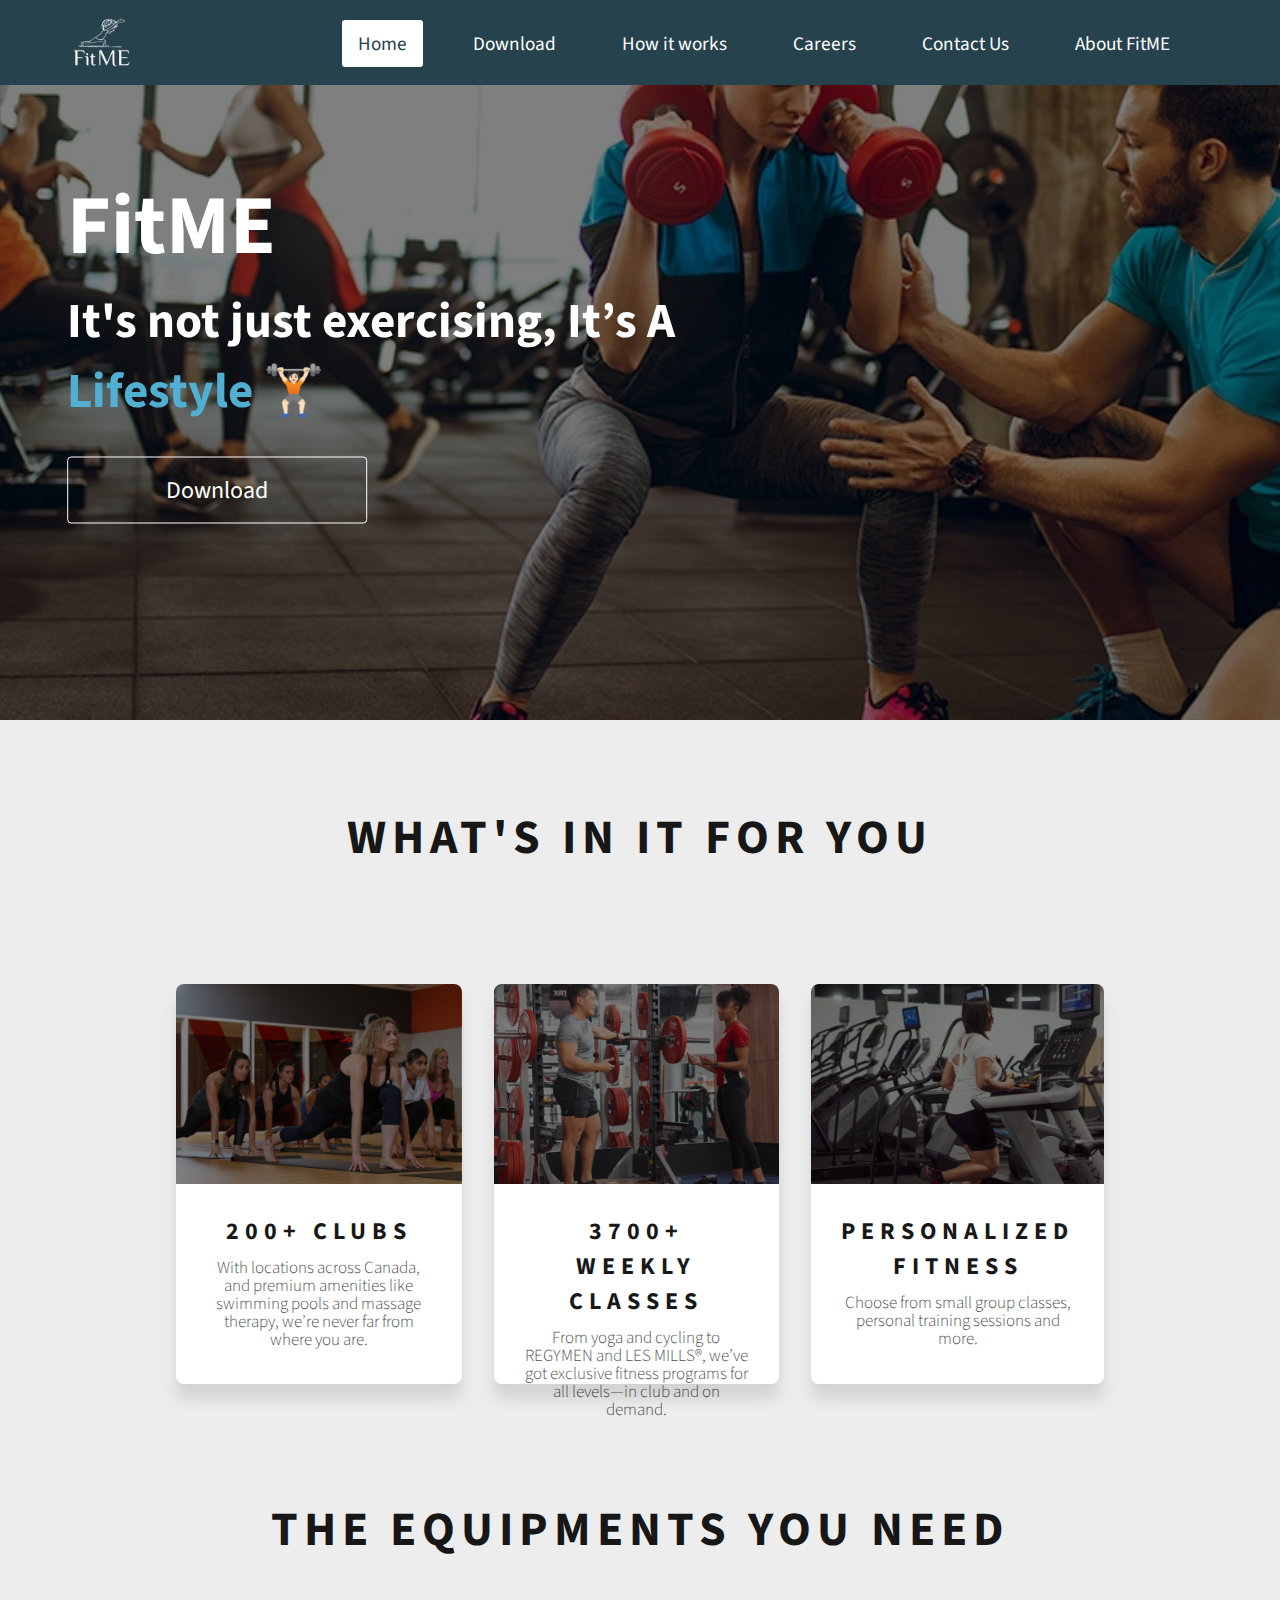
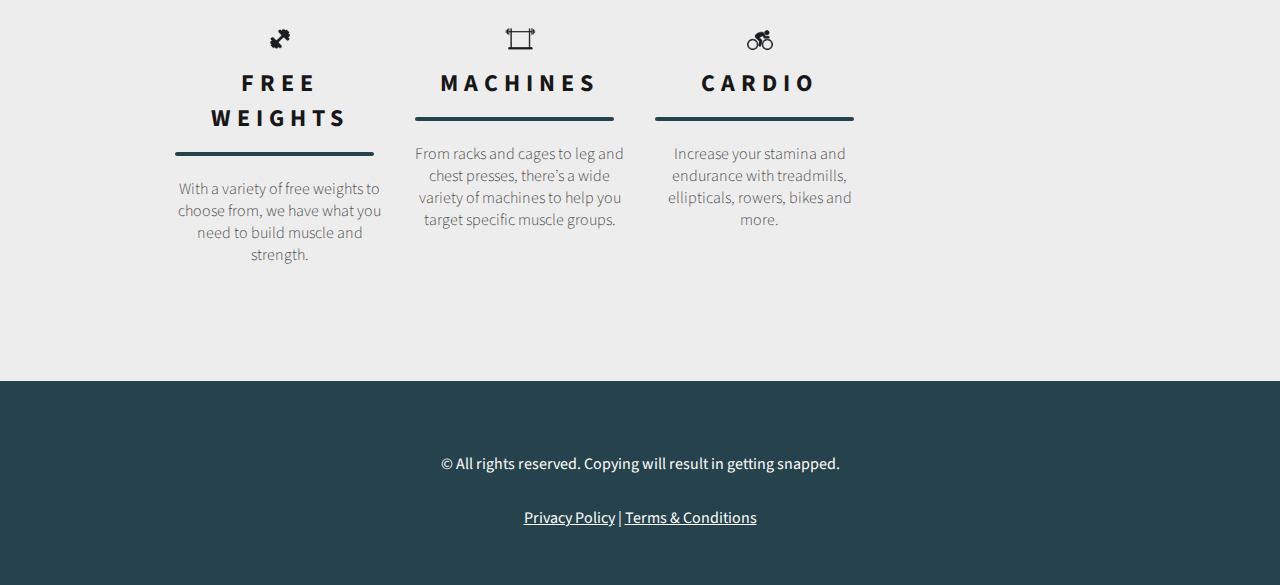
==== index.html @ edbc35cf "background image added" ====
<!DOCTYPE html>
<html lang="en">

<head>
    <meta charset="UTF-8">
    <meta content="width=device-width, initial-scale=1.0" name="viewport">
    <title>Careers - FitME</title>
    <link href="styles/styles.css" rel="stylesheet" type="text/css">

</head>

<body>
<header>
    <div class="navbar top-fixed">
        <img class="logo" src="../images/logo_FitME.png" alt="FitME">
        <nav>
            <input type="checkbox"/>
            <div class="menu-wrapper">
                <ul class="responsive-text" id="menu">
                    <div class="menulist-container">
                        <li><a class="active" href="../">Home</a></li>
                        <li><a href="https://apps.apple.com/us/app/app-store-connect/id1234793120" target="_blank">Download</a></li>
                        <li><a href="../how_it_works/">How it works</a></li>
                        <li><a href="../careers/">Careers</a></li>
                        <li><a href="../contact_us/">Contact Us</a></li>
                        <li><a href="../about_us/">About FitME</a></li>
                    </div>
                </ul>
                <svg class="caret" fill="currentColor" height="35" id="icon" viewBox="0 0 16 16" width="35"
                     xmlns="http://www.w3.org/2000/svg">
                    <path
                            d="M2.5 12a.5.5 0 0 1 .5-.5h10a.5.5 0 0 1 0 1H3a.5.5 0 0 1-.5-.5zm0-4a.5.5 0 0 1 .5-.5h10a.5.5 0 0 1 0 1H3a.5.5 0 0 1-.5-.5zm0-4a.5.5 0 0 1 .5-.5h10a.5.5 0 0 1 0 1H3a.5.5 0 0 1-.5-.5z"
                            fill-rule="evenodd"/>
                </svg>
            </div>
        </nav>
    </div>
</header>

<!--    ------------------ Main Content - Start ------------------      -->
<div class="banner-img image1">
    <div class="banner-text">
        <h1>FitME</h1>
        <h3>It's not just exercising, It’s A <br> <span class="primaryColor">Lifestyle 🏋🏻</span></h3>
        <a href="https://apps.apple.com/us/app/app-store-connect/id1234793120" target="_blank" class="button btn-secondary lg">Download</a>
    </div>
</div>
<div class="container">

        <main class="content">
            <section class="about2">
                <h2>What's in it for you</h2>
            </section>

            <div class="row">
                <div class="flex-third card center">
                    <a href="" class="anchor">
                        <div class="card-bg-1">
                            <div class="card-img-text center">
                            </div>
                        </div>
                        <div class="card-content">
                            <h2>200+ Clubs</h2>
                            <div class="spacing"></div>
                            <p>With locations across Canada, and premium amenities like swimming pools and massage
                                therapy, we’re never far from where
                                you are.</p>
                        </div>
                    </a>
                </div>
                <div class="flex-third card center">
                    <a href="../product/jessin%20html%20and%20css/bike.html#card2" class="anchor">
                        <div class="card-bg-2">
                            <div class="card-img-text center">
                                <!--                                                            <h1>Ultraviolette F77</h1>-->
                            </div>
                        </div>
                        <div class="card-content">
                            <h2>3700+ weekly classes</h2>
                            <div class="spacing"></div>
                            <p>From yoga and cycling to REGYMEN and LES MILLS®, we’ve got exclusive fitness programs for
                                all levels—in club and on
                                demand.</p>
                        </div>
                    </a>
                </div>
                <div class="flex-third card center">
                    <a href="../product/jessin%20html%20and%20css/truck.html#card3" class="anchor">
                        <div class="card-bg-3">
                            <div class="card-img-text center">
                                <!--                            <h1>Text 1</h1>-->
                            </div>
                        </div>
                        <div class="card-content">
                            <h2>Personalized fitness</h2>
                            <div class="spacing"></div>
                            <p>Choose from small group classes, personal training sessions and more.</p>
                        </div>
                    </a>
                </div>
            </div>

            <section class="about2">
                <h2>The equipments you need</h2>
                <br /><br />
            </section>

            <div class="row-padding padding-16">
                <div class="quarter">
                    <center><img src="images/weights-icon.png" alt="Steak" style="width:15%"></center>
                    <div class="spacing"></div>
                    <h2>Free Weights</h2>
                    <hr class="hr1">
                    <br />
                    <p>With a variety of free weights to choose from, we have what you need to build muscle and
                        strength.</p>
                </div>
                <div class="quarter">
                    <center><img src="images/machines-icon.png" alt="Steak" style="width:15%"></center>
                    <div class="spacing"></div>
                    <h2>Machines</h2>
                    <hr class="hr1">
                    <br />
                    <p>From racks and cages to leg and chest presses, there’s a wide variety of machines to help you
                        target specific muscle
                        groups.</p>
                </div>
                <div class="quarter">
                    <center><img src="images/cardio-icon.png" alt="Steak" style="width:15%"></center>
                    <div class="spacing"></div>
                    <h2>Cardio</h2>
                    <hr class="hr1">
                    <br />
                    <p>Increase your stamina and endurance with treadmills, ellipticals, rowers, bikes and more.</p>
                </div>
            </div>
        </main>
    </div>
    <!--    ------------------ Main Content - End ------------------      -->

    <footer class="footer">
        <div class="center">
            <div class="box top-box">
                &copy All rights reserved. Copying will result in getting snapped.
            </div>
            <div class="box">
                <a href="./privacy_policy/index.html">Privacy Policy</a> | <a
                    href="./terms_and_service/index.html">Terms & Conditions</a>
            </div>
        </div>
    </footer>



</body>

</html>
---- styles/styles.css ----
@import url('https://fonts.googleapis.com/css2?family=Source+Sans+Pro&display=swap');

:root {
    --primaryColor: #26424C;
    --primaryLightColor: #51afd1;
    --off-white: #eaeaea;
    --dark-white: #373737;
    --white: #fff;
    --black: rgb(0, 0, 0);
    --hr-blue: #05386b
}

* {
    margin: 0;
    padding: 0;
    box-sizing: border-box;
}

html,
body {
    width: 100%;
    height: 100%;
    font-size: 16px;
    font-family: 'Source Sans Pro', sans-serif;
}

.center {
    text-align: center;
}

.left {
    text-align: left;
}

.right {
    text-align: right;
}

.primaryColor {
    color: var(--primaryLightColor);
}

.appThemeColor {
    color: var(--primaryColor);
}


.navbar {
    width: 100%;
    display: flex;
    align-items: center;
    padding-left: 5%;
    padding-right: 5%;
    background-color: var(--primaryColor);
    font-family: 'Source Sans Pro', sans-serif;
    z-index: 2;
}

.top-fixed {
    position: fixed;
    top: 0;
}

.logo {
    width: 75px;
    margin: 5px 0;
    cursor: pointer;
}

nav {
    flex: 1;
    text-align: right;
}

nav ul {
    padding-bottom: 1rem;
}

nav ul li {
    display: inline-block;
    list-style: none;
    margin-right: 30px;
}

nav ul li a {
    text-decoration: none;
    color: var(--white);
    font-size: 1.2rem;
    padding: 0.6rem 1rem;
    border-radius: 3px;
}

nav ul li a:hover {
    background-color: var(--off-white);
    color: var(--primaryColor);
}

nav ul li a.active {
    color: var(--primaryColor);
    background-color: var(--white);
}

.caret {
    display: none;
}

.menulist-container {
    margin-top: 2vh;
}

nav input {
    display: none;
}


.container {
    top: 80px;
}


.content {
    max-width: 80%;
    margin: 3rem auto;
    padding: 1rem;

}

.banner-img {
    top: inherit;
    width: 100%;
    height: 80vh;
    background-position: center;
    background-repeat: no-repeat;
    background-size: cover;
    position: relative;
}
.banner-img.image1 {
    background-image: linear-gradient(rgba(0, 0, 0, 0.5), rgba(0, 0, 0, 0.5)), url("../images/banner.jpeg");
}

.banner-img.image2 {
    background-image: linear-gradient(rgba(0, 0, 0, 0.5), rgba(0, 0, 0, 0.5)), url("../images/Banner2.jpeg");
}

.banner-img.image3 {
    background-image: linear-gradient(rgba(0, 0, 0, 0.5), rgba(0, 0, 0, 0.5)), url("../images/Banner2.jpeg");
}


.banner-text {
    font-family: 'Source Sans Pro', sans-serif;
    font-size: 2.618rem;
    position: absolute;
    top: 50%;
    left: 10%;
    transform: translate(-10%, -50%);
    color: white;
}

.banner-text .primaryColor {
    color: var(--primaryLightColor);
}

.responsive-text {
    line-height: 32px;
    font-size: 1.35rem;
    word-break: break-word;
}

.row {
    display: flex;
    justify-content: space-between;
    align-content: center;
    margin: 5rem 0;
}

.column {
    flex: 50%;
    padding: 0 1.5rem;

}

.flex-main {
    flex: 60%;
}

.flex-sub {
    flex: 40%;
}

.flex-third {
    flex: 33%;
}

.column-left {
    padding: 0 0.75rem;
    margin: auto;
}

.column-right {
    padding: 0 0.75rem;
    margin: auto;
}

.img-content-side {
    max-width: 100%;
    min-height: 330px;
    height: auto;
    margin: 2rem auto auto;
}

.p-title {
    margin-bottom: 1rem;
    font-size: 2.618rem;
    color: var(--black);
}

.hr1 {
    margin-top: 1rem;
    height: 1px;
    background: var(--primaryColor);
    border: 2px solid var(--primaryColor);
    border-radius: 2px;
    width: 95%;
}

.hr2-right {
    height: 1px;
    background: lightgray;
    border: 1px solid lightgray;
    border-radius: 1px;
    width: 50%;
    transform: translate(100%);
}

.hr2-left {
    height: 1px;
    background: lightgray;
    border: 1px solid lightgray;
    border-radius: 1px;
    width: 50%;
}

.hr3 {
    width: 50%;
    transform: translate(50%);
    background: lightgray;
    border: 1px solid lightgray;
    border-radius: 1px;

}

.big-letter {
    font-size: 5rem;
    line-height: 4rem;
    float: left;
    padding-right: 0.5rem;
    color: var(--primaryColor);
    font-weight: bold;
}

.sub-title {
    margin-top: 1rem;
    margin-bottom: 0.5rem;
}

.row-padding:after,
.row-padding:before {
    content: "";
    display: table;
    clear: both
}

.padding-16 {
    padding-top: 16px !important;
    padding-bottom: 16px !important
}

.quarter {
    float: left;
    width: 100%
}

.quarter {
    padding: 0 15px
}

.divider {
    height: 1px;
    background-color: var(--black);
    margin-top: 8px;
    margin-bottom: 8px;
    width: 100%;
}

.card {
    box-shadow: 0 4px 8px 0 rgba(0, 0, 0, 0.2);
    transition: 0.3s;
    width: 100%;
    border-radius: 5px;
}

.button {
    background-color: var(--primaryColor);
    border: none;
    color: white;
    text-align: center;
    text-decoration: none;
    display: inline-block;
    font-size: 16px;
    margin: 4px 2px;
    cursor: pointer;
    border-radius: 4px;
    padding: 10px 20px;
}
.button.lg {
    padding: 15px 20px;
    min-width: 300px;
    font-size: 1.5rem;
}
.button.btn-secondary {
    background-color: transparent;
    color: #ffffff;
    border: 1px solid #ffffff;
    margin: 30px 0;
    transition: background-color 0.4s;
}

.button.btn-secondary:hover {
    background-color: #ffffff;
    color: var(--primaryColor);

}

.card {
    margin: 2rem 1rem;
    width: 100%;
    height: 400px;
    box-shadow: 0 15px 15px 0 lightgray;
    border-radius: 0.5rem;
    transition: 0.5s;

    min-height: 250px;
    max-width: 500px;
    /*border-top: 5px solid var(--eco);*/
    background-color: white;

}

.card:hover {
    /*background-color: var(--off-white);*/
    box-shadow: 0 3px 3px 0 lightgray;
}

/* CARDS  - prototype  */

.card-bg-1 {
    /*transform: translate(0,100%);*/
    position: relative;
    height: 50%;
    width: 100%;
    border-radius: 0.5rem 0.5rem 0 0;
    background-image: linear-gradient(rgba(0, 0, 0, 0.5), rgba(0, 0, 0, 0.5)), url("/images/3700+-weekly-classes.jpeg");
    background-position: center;
    background-repeat: no-repeat;
    background-size: cover;
}

.card-bg-2 {
    /*transform: translate(0,100%);*/
    position: relative;
    height: 50%;
    width: 100%;
    border-radius: 0.5rem 0.5rem 0 0;
    background-image: linear-gradient(rgba(0, 0, 0, 0.5), rgba(0, 0, 0, 0.5)), url("/images/personalized-fitness.jpeg");
    background-position: center;
    background-repeat: no-repeat;
    background-size: cover;
}

.card-bg-3 {
    /*transform: translate(0,100%);*/
    position: relative;
    height: 50%;
    width: 100%;
    border-radius: 0.5rem 0.5rem 0 0;
    background-image: linear-gradient(rgba(0, 0, 0, 0.5), rgba(0, 0, 0, 0.5)), url("/images/equipment-image-two.jpeg");
    background-position: center;
    background-repeat: no-repeat;
    background-size: cover;
}

.anchor {
    color: inherit;
    text-decoration: inherit;
}

/* CARDS  - prototype  */

.card-content {
    padding: 30px;
    font-size: 1rem;
}

.card-img-text {
    font-size: 1rem;
    color: white;
    padding: 20px;
    transform: translate(0, 100%);
}

.grey-bg {
    background-color: var(--off-white);
}

.top-picks-h1 {
    font-size: 2.618rem;
    padding-top: 5rem;
    font-weight: bolder;
}

.spacing {
    height: 10px;
}

.card p {
    font-size: 17px;
    line-height: 18px;
}

.card:hover {
    box-shadow: 0 8px 16px 0 rgba(0, 0, 0, 0.2);
}

.card-container {
    padding: 10px 20px;
}


.footer {
    padding: 40px;
    margin: 0;
    position: relative;
    background-color: var(--primaryColor);
    color: white;
    bottom: 0;
    font-family: 'Source Sans Pro', sans-serif;
}

.footer-img {
    width: 8%;
}

.bodyText {
    font-family: 'Helvetica Neue', Helvetica, Arial, sans-serif;
    padding: 1em;

    display: block;
    margin: 8px;
    margin-top: 8%;
}

.bodyText p {
    margin-top: 10px;
    margin-bottom: 10px;
}

.bodyText ul {
    margin-left: 20px;
}

@media (min-width: 601px) {
    .quarter {
        width: 24.99999%
    }
}

@media (max-width: 992px) {

    .row-padding,
    .row-padding>.half,
    .row-padding>.third,
    .row-padding>.twothird,
    .row-padding>.threequarter,
    .row-padding>.quarter,
    .row-padding>.col {
        padding: 8px
    }
}

@media only screen and (max-width: 1024px) {

    .navbar {
        position: relative;
        ;
        background-color: var(--primaryColor);
    }

    nav ul {
        width: 100%;
        position: absolute;
        top: 80px;
        right: 0;
        z-index: 2;
        background-color: var(--primaryColor);
        text-align: center;
        padding-bottom: 0;
    }

    nav input {
        display: inline-block;
        width: 40px;
        height: 32px;
        transform: translate(-140%, 0%);
        position: fixed;
        opacity: 0;
        z-index: 2;
    }

    nav input+div.menu-wrapper>ul#menu {
        opacity: 0;
        max-height: 0;
        min-height: 0;
    }

    nav input:checked+div.menu-wrapper>ul#menu {
        opacity: 1;
        min-height: 50vh;
        max-height: 50vh;
        transition: 0.5s;
    }

    nav input:checked+div.menu-wrapper>svg#icon {
        transform: rotate(90deg);
        fill: var(--white);
        transition: 0.5s;
    }

    #menu {
        overflow: hidden;
        transition: 0.7s;
    }

    .menulist-container {
        margin-top: 30px;
    }

    nav ul li {
        display: block;
        padding-bottom: 20px;
    }

    nav ul li a {
        padding: 0.7rem 2rem;
        font-weight: lighter;
    }

    nav ul li a.active {
        background-color: white;
        color: var(--primaryColor);
    }

    nav ul li a:hover {
        background-color: var(--off-white);
        color: var(--primaryColor);
    }

    .caret {
        width: 2.5rem;
        transform: rotate(180deg);
        display: inline-block;
        color: var(--white);
        margin-right: 1rem;
        transition: transform .5s;
    }

    .click {
        transform: rotate(90deg);
        fill: var(--primaryColor);
        transition: 0.5s;
    }

    .container {
        top: 0;
    }

    .banner-img {
        height: 50vh;
    }

    .banner-text {
        font-size: 1.200rem;
    }

    main {
        top: 0;
    }

    .responsive-text {
        line-height: 30px;
        font-size: 1rem;
        word-break: break-word;
    }

    .content {

        max-width: 95%;
        padding: 0.2rem;
        margin: 1rem auto 1.5rem;

    }

    .row {
        margin: 2rem 0;
        flex-wrap: wrap;
        justify-content: center;

    }

    .column {
        flex: 100%;
        padding: 0.1rem;
    }

    .flex-main {
        flex: 60%;
    }

    .flex-sub {
        flex: 40%;
    }

    .flex-third {
        flex: 100%;
    }
}

@media only screen and (max-width: 768px) {
    .content {

        max-width: 95%;
        padding: 0.2rem;
        margin: 0.5rem auto 1rem;

    }

    .responsive-text {
        font-size: 1rem;
        line-height: 28px;
    }

    .p-title {
        margin-bottom: 0.5rem;
        font-size: 1.618rem;
    }

    .flex-main {
        flex: 100%;
    }

    .flex-sub {
        flex: 100%;
    }

    .round-img {
        max-width: 45%;
    }

    .img-content-side {
        margin: 1rem auto auto;

    }

    .top-picks-h1 {
        font-size: 1.618rem;
        padding-top: 3rem;
        font-weight: lighter;
    }

    .footer-img {
        width: 15%;
    }
}


#contact_us section {
    display: grid;
    grid-template-columns: 1fr 1fr;
    min-height: 90vh;
    width: 85vw;
    margin: 0 auto;
}

.maparea {
    background: #fff;
    display: flex;
    justify-content: center;
    flex-direction: column;
    align-items: center;
}

.map {
    margin-left: 2%;
    margin-right: 2%;
    margin-top: 1%;
    margin-bottom: 1%;
    width: 98%;
    height: 100%;
}

.container h2 {
    text-transform: uppercase;
    font-size: 36px;
    letter-spacing: 6px;
    opacity: 0.9;
    text-align: center;
}

#contact_us .container p {
    padding-top: 1.5rem;
    font-size: 16px;
    letter-spacing: 6px;
    opacity: 0.9;
    text-align: center;
}

.container label {
    padding-top: 10px;
}


.links {
    margin: 15px 0;
}

.links li {
    border: 0.5px solid #777;
    list-style: none;
    border-radius: 5px;
    padding: 10px 15px;
    width: 160px;
    text-align: center;
}

.links li a {
    text-transform: uppercase;
    color: #777;
    text-decoration: none;
}

.links li:hover {
    border-color: black;
}

.links li:hover a {
    color: black;
}

.vertical-line {
    height: 30px;
    width: 0.5px;
    background: #777;
    margin: 0 auto;
}

.icons {
    display: flex;
    padding: 15px 0;
}

.icons li {
    display: block;
    padding: 5px;
    margin: 5px;
}

.icons li i {
    font-size: 26px;
    opacity: 0.8;
}

.icons li i:hover {
    color: gray;
}


input[type=text],
select,
textarea {
    padding: 0.5rem;
    width: 100%;
    border: 1px solid #ccc;
    border-radius: 4px;
    box-sizing: border-box;
    margin-top: 10px;
    margin-bottom: 6px;
    resize: vertical
}

input[type=email],
select,
textarea {
    width: 100%;
    padding: 6px;
    border: 1px solid #ccc;
    border-radius: 4px;
    box-sizing: border-box;
    margin-top: 10px;
    margin-bottom: 6px;
    resize: vertical
}

input[type=submit] {
    background-color: #26424C;
    color: white;
    padding: 12px 20px;
    border: none;
    border-radius: 4px;
    cursor: pointer;
}

.submit {
    text-transform: uppercase;
    color: #777;
    text-decoration: none;
}

input[type=submit]:hover {
    color: #26424C;
    background-color: white;
}

.container {
    background-color: #EDEDED;
    padding: 20px;

}


address {
    font-style: normal;
    font-size: 70%;
    font-family: ui-rounded;
    text-align: left;
    opacity: 0.7;
}

label {
    opacity: 0.7;
}

main {
    margin-top: 100px;
    margin-bottom: 30px;
}


.box {
    margin: 0.5rem 0.5rem 0;
    padding: 0.5rem 0.5rem 1rem;
}

.box a {
    color: var(--white);
}

.top-box {
    padding-top: 1.5rem;
}

#about_us section {
    display: grid;
    grid-template-columns: 1fr 1fr;
    min-height: 90vh;
    width: 85vw;
    margin: 0 auto;
}

.image {
    background: #fff;
    display: flex;
    justify-content: center;
    flex-direction: column;
    align-items: center;
}

.image h2 {

    text-transform: uppercase;
    font-size: 36px;
    letter-spacing: 6px;
    opacity: 0.9;

}

.image p {
    padding-bottom: 15px;
    font-weight: 300;
    opacity: 0.7;
    width: 60%;
    text-align: center;
    margin: 0 auto;
    line-height: 1.7;
}

img {
    max-width: 100%;
    max-height: 100%;
    display: block;
}

.content {
    display: flex;
    justify-content: center;
    flex-direction: column;
    align-items: center;
    background-color: #EDEDED;
}

.content h2 {
    text-transform: uppercase;
    font-size: 1.5rem;
    letter-spacing: 6px;
    opacity: 0.9;
    text-align: center;
}

.content span {
    margin: 30px 0;
}

.content p {
    padding-bottom: 15px;
    font-weight: 300;
    opacity: 0.7;
    width: 100%;
    text-align: center;
    margin: 0 auto;
    /*line-height: 1.7;*/
}

.links {
    margin: 15px 0;
}

.links li {
    border: 0.5px solid #777;
    list-style: none;
    border-radius: 5px;
    padding: 10px 15px;
    width: 160px;
    text-align: center;
}

.links li a {
    text-transform: uppercase;
    color: #777;
    text-decoration: none;
}

.links li:hover {
    border-color: black;
}

.links li:hover a {
    color: black;
}

.vertical-line {
    height: 30px;
    width: 0.5px;
    background: #777;
    margin: 0 auto;
}

.icons {
    display: flex;
    padding: 15px 0;
}

.icons li {
    display: block;
    padding: 5px;
    margin: 5px;
}

.icons li i {
    font-size: 26px;
    opacity: 0.8;
}

.icons li i:hover {
    color: gray;
}

.quarter>.card {
    min-height: 350px;
}


.about {
    padding: 60px 0;
    text-align: left;
}

.about2 {
    text-align: left;
}

.about2 h2 {
    font-size: 3rem;
}

.about div {
    max-width: 1000px;
    margin: auto;
}

.about h2 {
    font-size: 3rem;
    padding: 30px 0;
}

.about p {
    /*padding: 20px;*/
}

.w-100 {
    width: 100%;
}

.grid {
    display: grid;
    gap: 10px;
}


.column-2 {
    grid-template-columns: 1fr 1fr;
}


.column-3 {
    grid-template-columns: 1fr 1fr 1fr;
}

.work-list {
    max-width: 1000px;
    margin: auto;
  }
  .work-list > div {
    margin-bottom: 60px;
  }

  .work-list .work-list-content {
      display: flex;
      flex-direction: column;
      justify-content: center;
      font-size: 1.3rem;
  }

.work-list .work-list-content li {
    list-style-image: url("../images/circle-check-solid.svg");
    height: 45px;
}

.work-list h1 {
      font-size: 2rem;
      padding: 60px 0;
  }

  .work-list img {
    /*height: 200px;*/
    width: 100%;
    border-radius: 20px;
  }


@media only screen and (max-width: 906px) {

    nav input+div.menu-wrapper>ul#menu {
        opacity: 0;
        max-height: 0;
        min-height: 0;
    }

    nav input:checked+div.menu-wrapper>ul#menu {
        opacity: 1;
        min-height: 50vh;
        max-height: 50vh;
        transition: 0.5s;
    }

    nav input:checked+div.menu-wrapper>svg#icon {
        transform: rotate(90deg);
        fill: var(--eco);
        transition: 0.5s;
    }

    #menu {
        overflow: hidden;
        transition: 0.7s;
        box-shadow: 0 1px 2px 1px lightgray;
    }

    .menulist-container {
        margin-top: 30px;
    }

    nav ul li {
        display: block;
        padding-bottom: 20px;
    }

    nav ul li a {
        padding: 0.7rem 2rem;
        font-weight: bold;
    }

    nav ul li a.active {
        background-color: transparent;
        color: var(--eco);
    }

    nav ul li a:hover {
        background-color: var(--eco);
        color: white;
    }

    .caret {
        width: 2.5rem;
        transform: rotate(180deg);
        display: inline-block;
        margin-right: 1rem;
        transition: transform .5s;
    }

    .click {
        transform: rotate(90deg);
        fill: var(--eco);
        transition: 0.5s;
    }


    #contact_us section,
    #about_us section {
        grid-template-columns: 1fr;
        width: 100%;
    }

    .image {
        height: 100vh;
    }

    .content {
        /*height: 100vh;*/
    }

    .content h2 {
        font-size: 20px;
        margin-top: 50px;
    }

    .content span {
        margin: 20px 0;
    }

    .content p {
        font-size: 14px;
    }

    .links li a {
        font-size: 14px;
    }

    .links {
        margin: 5px 0;
    }

    .links li {
        padding: 6px 10px;
    }

    .icons li i {
        font-size: 15px;
    }


}


@media screen and (max-width: 600px) {
    .about p {
        margin-right: 20px;
        margin-left: 20px;
    }

    .work-list div {
        margin: 20px;
    }

    .testmonial-wrapper {
        margin: 20px;
    }

    .column-2 {
        grid-template-columns: 1fr;
    }

    .column-3 {
        grid-template-columns: 1fr;
    }

    .grid.border-bottom {
        border-bottom: 2px #212529 solid;
    }
}

@media only screen and (max-width: 600px) {
    section {
        grid-template-columns: 1fr;
        width: 100%;
    }

    .image {
        height: 100vh;
    }

    .content {
        /*height: 100vh;*/
    }

    .content h2 {
        font-size: 20px;
        margin-top: 50px;
    }

    .content span {
        margin: 20px 0;
    }

    .content p {
        font-size: 14px;
    }

    .links li a {
        font-size: 14px;
    }

    .links {
        margin: 5px 0;
    }

    .links li {
        padding: 6px 10px;
    }

    .icons li i {
        font-size: 15px;
    }
}


@media only screen and (max-width: 906px) {

    #menu {
        overflow: hidden;
        transition: 0.7s;
        box-shadow: 0 1px 2px 1px lightgray;
    }

    .menulist-container {
        margin-top: 30px;
    }

    nav ul li {
        display: block;
        padding-bottom: 20px;
    }

    nav ul li a {
        padding: 0.7rem 2rem;
        font-weight: bold;
    }

    nav ul li a.active {
        background-color: transparent;
        color: var(--eco);
    }

    nav ul li a:hover {
        background-color: var(--eco);
        color: white;
    }

    .caret {
        width: 2.5rem;
        transform: rotate(180deg);
        display: inline-block;
        margin-right: 1rem;
        transition: transform .5s;
    }

    .click {
        transform: rotate(90deg);
        fill: var(--eco);
        transition: 0.5s;
    }


    section {
        grid-template-columns: 1fr;
        width: 100%;
    }

    .maparea {
        height: 100%;
    }

    .links li a {
        font-size: 14px;
    }

    .links {
        margin: 5px 0;
    }

    .links li {
        padding: 6px 10px;
    }

    .icons li i {
        font-size: 15px;
    }


}

@media only screen and (max-width: 600px) {
    section {
        grid-template-columns: 1fr;
        width: 100%;
    }

    .maparea {
        height: 100%;
    }

    .links li a {
        font-size: 14px;
    }

    .links {
        margin: 5px 0;
    }

    .links li {
        padding: 6px 10px;
    }

    .icons li i {
        font-size: 15px;
    }
}
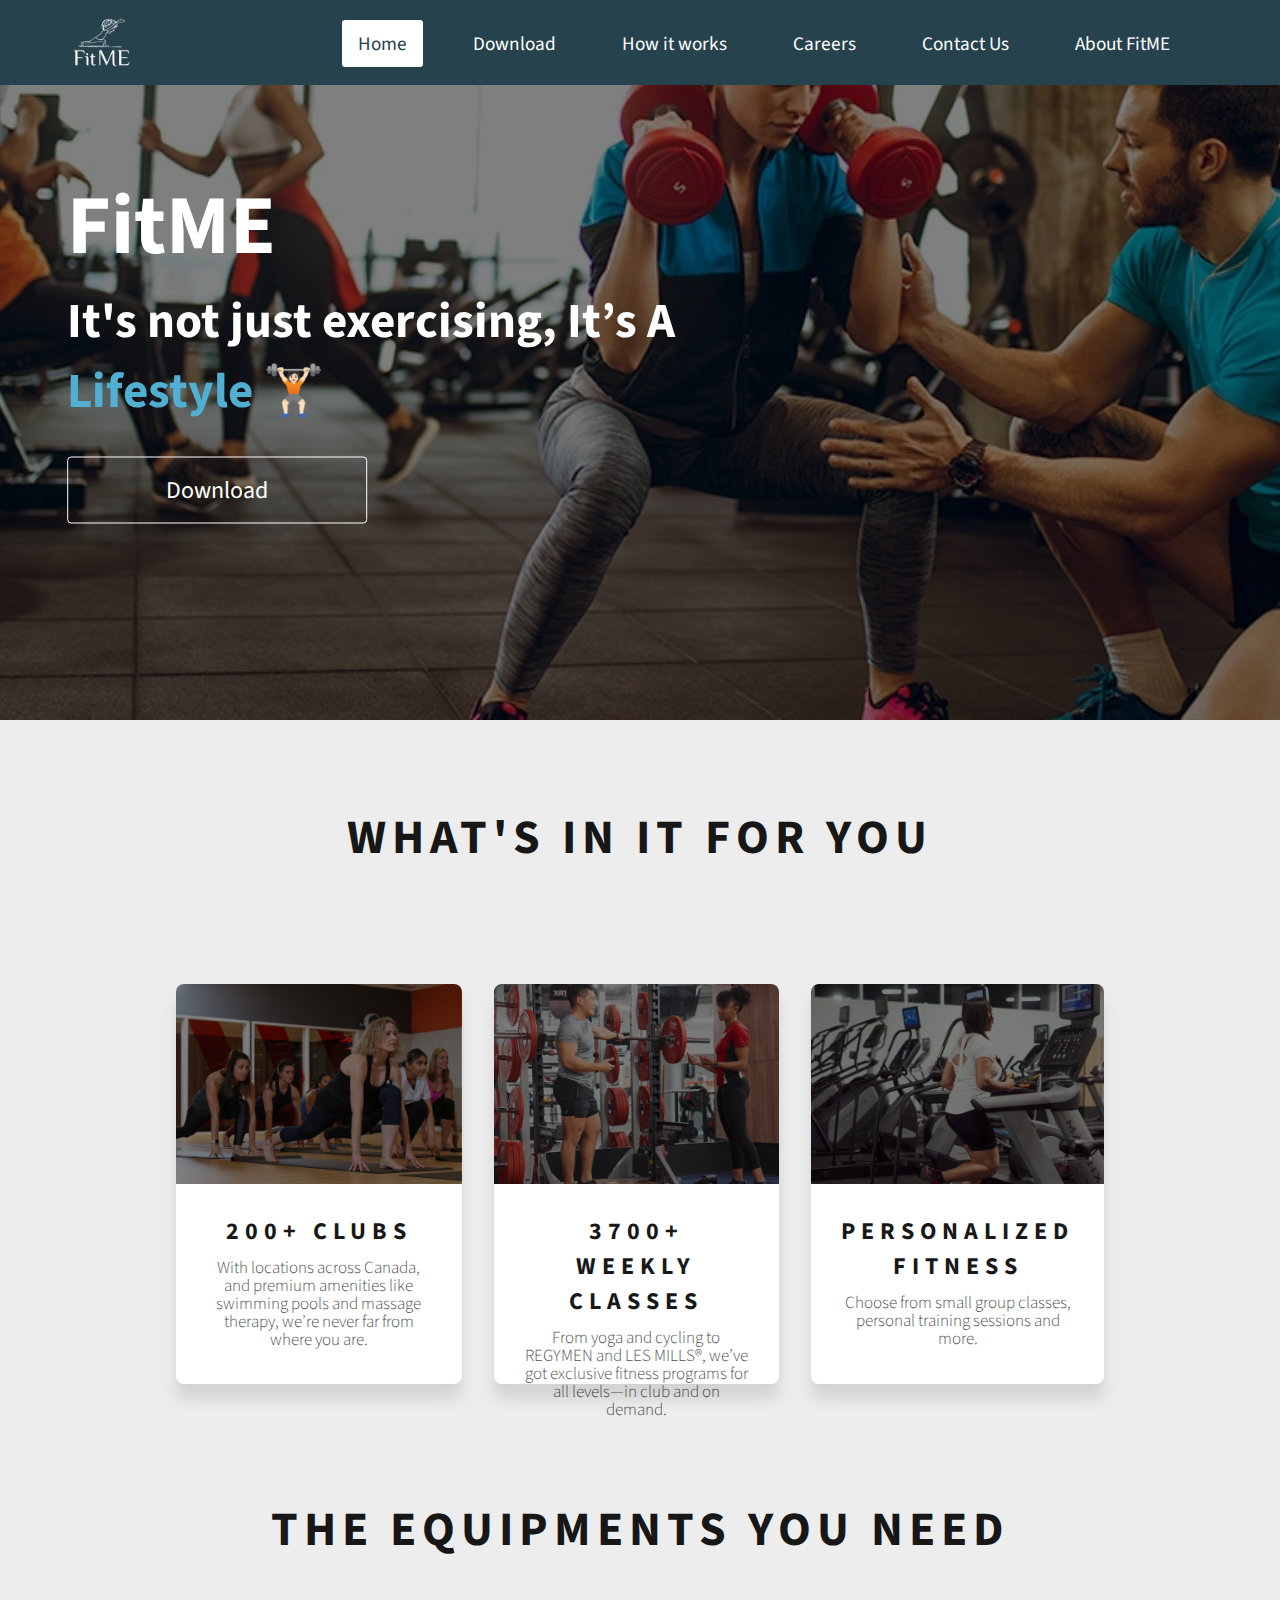
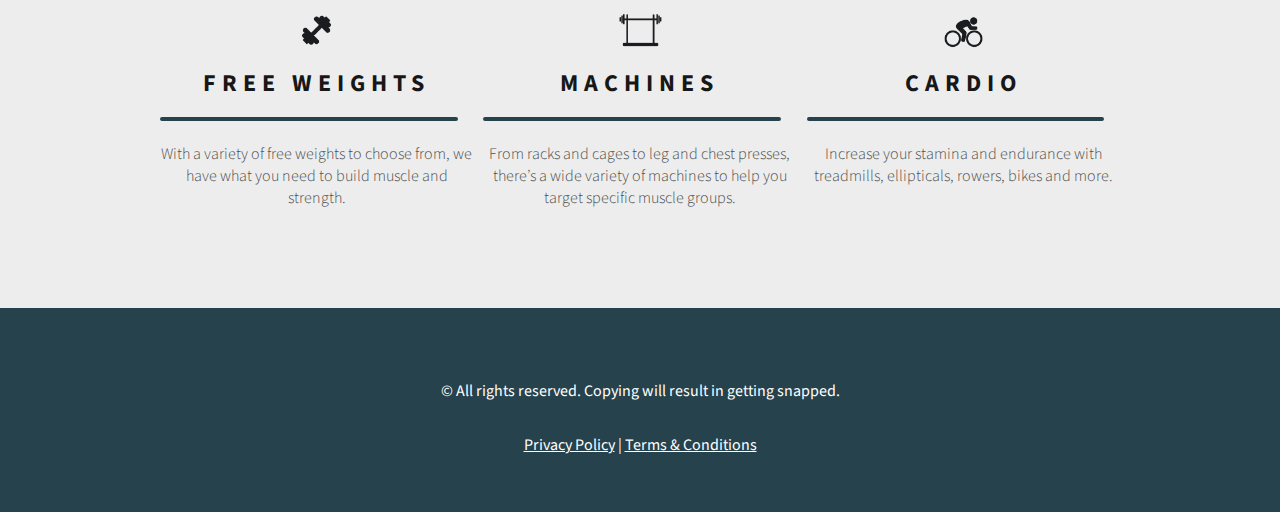
==== commit 3257984f: "mic input added" ====
--- a/index.html
+++ b/index.html
@@ -12,18 +12,18 @@
 <body>
 <header>
     <div class="navbar top-fixed">
-        <img class="logo" src="../images/logo_FitME.png" alt="FitME">
+        <img class="logo" src="images/logo_FitME.png" alt="FitME">
         <nav>
             <input type="checkbox"/>
             <div class="menu-wrapper">
                 <ul class="responsive-text" id="menu">
                     <div class="menulist-container">
-                        <li><a class="active" href="../">Home</a></li>
+                        <li><a class="active" href="index.html">Home</a></li>
                         <li><a href="https://apps.apple.com/us/app/app-store-connect/id1234793120" target="_blank">Download</a></li>
-                        <li><a href="../how_it_works/">How it works</a></li>
-                        <li><a href="../careers/">Careers</a></li>
-                        <li><a href="../contact_us/">Contact Us</a></li>
-                        <li><a href="../about_us/">About FitME</a></li>
+                        <li><a href="how_it_works/">How it works</a></li>
+                        <li><a href="careers/">Careers</a></li>
+                        <li><a href="contact_us/">Contact Us</a></li>
+                        <li><a href="about_us/">About FitME</a></li>
                     </div>
                 </ul>
                 <svg class="caret" fill="currentColor" height="35" id="icon" viewBox="0 0 16 16" width="35"
@@ -54,7 +54,7 @@
 
             <div class="row">
                 <div class="flex-third card center">
-                    <a href="" class="anchor">
+                    <a href="#" class="anchor">
                         <div class="card-bg-1">
                             <div class="card-img-text center">
                             </div>
@@ -69,7 +69,7 @@
                     </a>
                 </div>
                 <div class="flex-third card center">
-                    <a href="../product/jessin%20html%20and%20css/bike.html#card2" class="anchor">
+                    <a href="#" class="anchor">
                         <div class="card-bg-2">
                             <div class="card-img-text center">
                                 <!--                                                            <h1>Ultraviolette F77</h1>-->
@@ -85,7 +85,7 @@
                     </a>
                 </div>
                 <div class="flex-third card center">
-                    <a href="../product/jessin%20html%20and%20css/truck.html#card3" class="anchor">
+                    <a href="#" class="anchor">
                         <div class="card-bg-3">
                             <div class="card-img-text center">
                                 <!--                            <h1>Text 1</h1>-->
@@ -105,8 +105,8 @@
                 <br /><br />
             </section>
 
-            <div class="row-padding padding-16">
-                <div class="quarter">
+            <div class="grid column-3">
+                <div>
                     <center><img src="images/weights-icon.png" alt="Steak" style="width:15%"></center>
                     <div class="spacing"></div>
                     <h2>Free Weights</h2>
@@ -115,7 +115,7 @@
                     <p>With a variety of free weights to choose from, we have what you need to build muscle and
                         strength.</p>
                 </div>
-                <div class="quarter">
+                <div>
                     <center><img src="images/machines-icon.png" alt="Steak" style="width:15%"></center>
                     <div class="spacing"></div>
                     <h2>Machines</h2>
@@ -125,7 +125,7 @@
                         target specific muscle
                         groups.</p>
                 </div>
-                <div class="quarter">
+                <div>
                     <center><img src="images/cardio-icon.png" alt="Steak" style="width:15%"></center>
                     <div class="spacing"></div>
                     <h2>Cardio</h2>
--- a/styles/styles.css
+++ b/styles/styles.css
@@ -262,6 +262,26 @@
 .sub-title {
     margin-top: 1rem;
     margin-bottom: 0.5rem;
+}
+
+.mt-3 {
+    margin-top: 30px;
+}
+
+#contact_us_mobile {
+    text-align: center;
+}
+
+#contact_us_mobile .sub-title {
+    font-size: 1.5rem;
+    display: block;
+}
+
+#contact_us_mobile i {
+    padding: 20px 28px;
+    color: var(--primaryColor);
+    border-radius: 50%;
+    border: 2px solid var(--primaryColor);
 }
 
 .row-padding:after,
@@ -839,8 +859,6 @@
 
 address {
     font-style: normal;
-    font-size: 70%;
-    font-family: ui-rounded;
     text-align: left;
     opacity: 0.7;
 }
@@ -1075,6 +1093,22 @@
     border-radius: 20px;
   }
 
+.or {
+    display:flex;
+    justify-content:center;
+    align-items: center;
+    color:grey;
+}
+
+.or:after,
+.or:before {
+    content: "";
+    display: block;
+    background: grey;
+    width: 30%;
+    height:1px;
+    margin: 0 10px;
+}
 
 @media only screen and (max-width: 906px) {
 
@@ -1361,4 +1395,4 @@
     .icons li i {
         font-size: 15px;
     }
-}+}
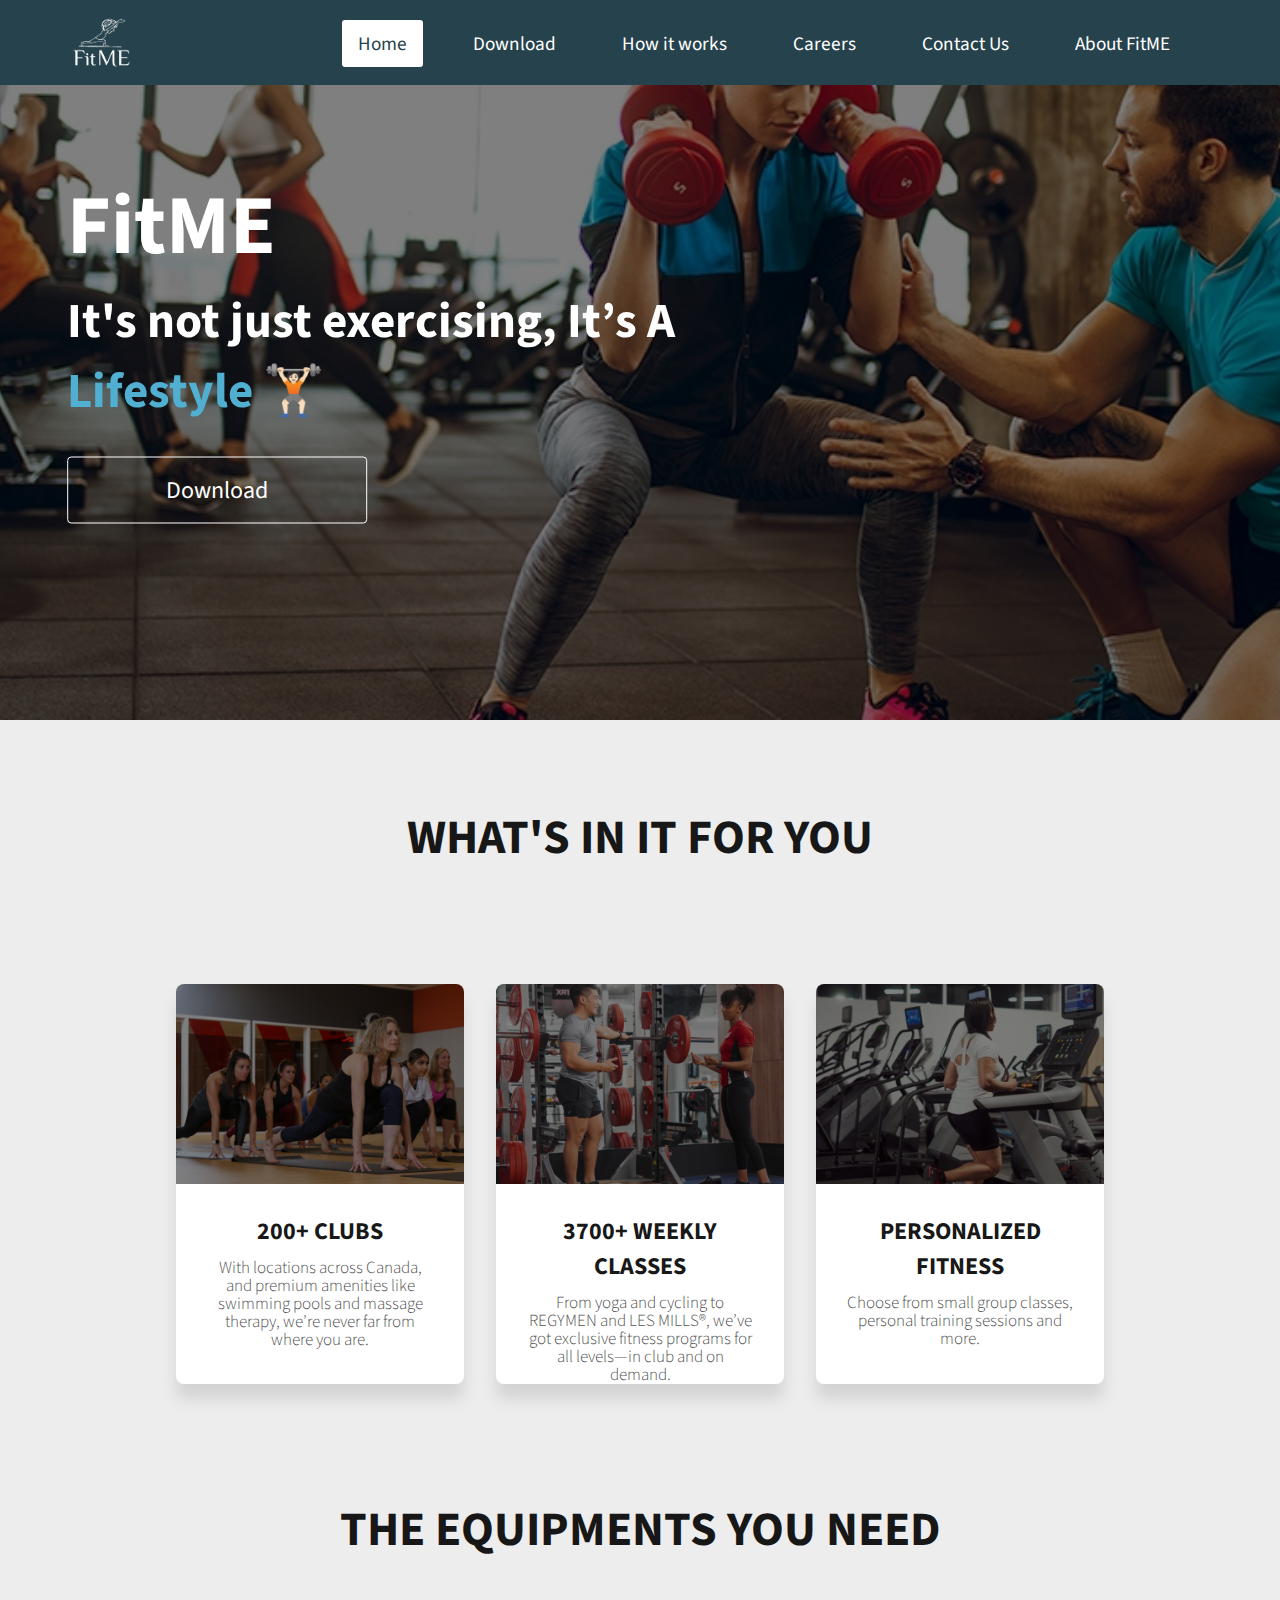
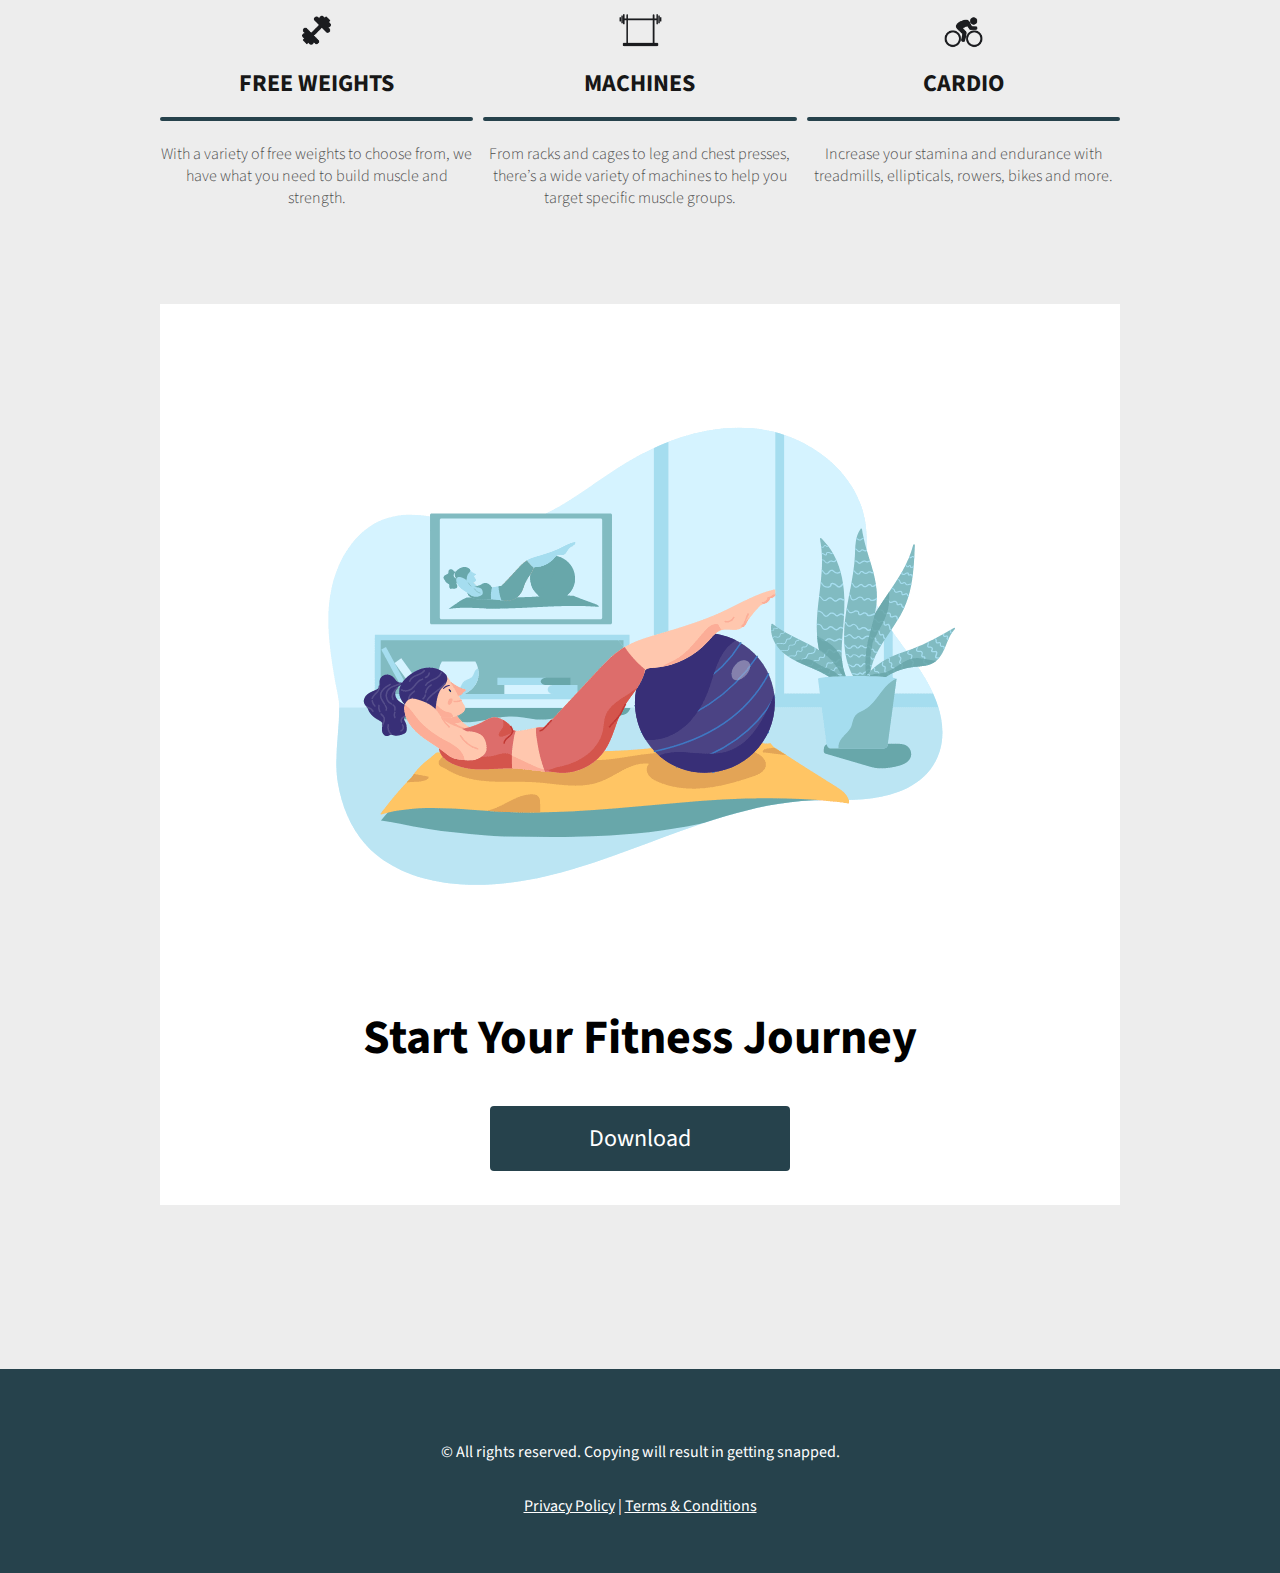
==== commit a15cbf23: "ui improvements" ====
--- a/index.html
+++ b/index.html
@@ -4,7 +4,7 @@
 <head>
     <meta charset="UTF-8">
     <meta content="width=device-width, initial-scale=1.0" name="viewport">
-    <title>Careers - FitME</title>
+    <title>FitME - Home</title>
     <link href="styles/styles.css" rel="stylesheet" type="text/css">
 
 </head>
@@ -53,50 +53,44 @@
             </section>
 
             <div class="row">
-                <div class="flex-third card center">
-                    <a href="#" class="anchor">
-                        <div class="card-bg-1">
-                            <div class="card-img-text center">
-                            </div>
+                <div class="flex-third card h-400 center">
+                    <div class="card-bg-1">
+                        <div class="card-img-text center">
                         </div>
-                        <div class="card-content">
-                            <h2>200+ Clubs</h2>
-                            <div class="spacing"></div>
-                            <p>With locations across Canada, and premium amenities like swimming pools and massage
-                                therapy, we’re never far from where
-                                you are.</p>
+                    </div>
+                    <div class="card-content">
+                        <h2>200+ Clubs</h2>
+                        <div class="spacing"></div>
+                        <p>With locations across Canada, and premium amenities like swimming pools and massage
+                            therapy, we’re never far from where
+                            you are.</p>
+                    </div>
+                </div>
+                <div class="flex-third card h-400 center">
+                    <div class="card-bg-2">
+                        <div class="card-img-text center">
+                            <!--                                                            <h1>Ultraviolette F77</h1>-->
                         </div>
-                    </a>
+                    </div>
+                    <div class="card-content">
+                        <h2>3700+ weekly classes</h2>
+                        <div class="spacing"></div>
+                        <p>From yoga and cycling to REGYMEN and LES MILLS®, we’ve got exclusive fitness programs for
+                            all levels—in club and on
+                            demand.</p>
+                    </div>
                 </div>
-                <div class="flex-third card center">
-                    <a href="#" class="anchor">
-                        <div class="card-bg-2">
-                            <div class="card-img-text center">
-                                <!--                                                            <h1>Ultraviolette F77</h1>-->
-                            </div>
+                <div class="flex-third card h-400 center">
+                    <div class="card-bg-3">
+                        <div class="card-img-text center">
+                            <!--                            <h1>Text 1</h1>-->
                         </div>
-                        <div class="card-content">
-                            <h2>3700+ weekly classes</h2>
-                            <div class="spacing"></div>
-                            <p>From yoga and cycling to REGYMEN and LES MILLS®, we’ve got exclusive fitness programs for
-                                all levels—in club and on
-                                demand.</p>
-                        </div>
-                    </a>
-                </div>
-                <div class="flex-third card center">
-                    <a href="#" class="anchor">
-                        <div class="card-bg-3">
-                            <div class="card-img-text center">
-                                <!--                            <h1>Text 1</h1>-->
-                            </div>
-                        </div>
-                        <div class="card-content">
-                            <h2>Personalized fitness</h2>
-                            <div class="spacing"></div>
-                            <p>Choose from small group classes, personal training sessions and more.</p>
-                        </div>
-                    </a>
+                    </div>
+                    <div class="card-content">
+                        <h2>Personalized fitness</h2>
+                        <div class="spacing"></div>
+                        <p>Choose from small group classes, personal training sessions and more.</p>
+                    </div>
                 </div>
             </div>
 
@@ -134,6 +128,13 @@
                     <p>Increase your stamina and endurance with treadmills, ellipticals, rowers, bikes and more.</p>
                 </div>
             </div>
+            <div class="download-section">
+                <img src="images/29951-healthy-lifestyle-exercise.gif" style="margin: auto">
+                <h1>Start Your Fitness Journey</h1>
+                <div style="text-align: center">
+                    <a href="https://apps.apple.com/us/app/app-store-connect/id1234793120" target="_blank" class="button lg">Download</a>
+                </div>
+            </div>
         </main>
     </div>
     <!--    ------------------ Main Content - End ------------------      -->
--- a/styles/styles.css
+++ b/styles/styles.css
@@ -221,7 +221,6 @@
     background: var(--primaryColor);
     border: 2px solid var(--primaryColor);
     border-radius: 2px;
-    width: 95%;
 }
 
 .hr2-right {
@@ -331,7 +330,7 @@
     margin: 4px 2px;
     cursor: pointer;
     border-radius: 4px;
-    padding: 10px 20px;
+    padding: 10px 40px;
 }
 .button.lg {
     padding: 15px 20px;
@@ -355,7 +354,6 @@
 .card {
     margin: 2rem 1rem;
     width: 100%;
-    height: 400px;
     box-shadow: 0 15px 15px 0 lightgray;
     border-radius: 0.5rem;
     transition: 0.5s;
@@ -365,6 +363,10 @@
     /*border-top: 5px solid var(--eco);*/
     background-color: white;
 
+}
+
+.card.h-400 {
+    height: 400px;
 }
 
 .card:hover {
@@ -380,7 +382,7 @@
     height: 50%;
     width: 100%;
     border-radius: 0.5rem 0.5rem 0 0;
-    background-image: linear-gradient(rgba(0, 0, 0, 0.5), rgba(0, 0, 0, 0.5)), url("/images/3700+-weekly-classes.jpeg");
+    background-image: linear-gradient(rgba(0, 0, 0, 0.5), rgba(0, 0, 0, 0.5)), url("../images/3700+-weekly-classes.jpeg");
     background-position: center;
     background-repeat: no-repeat;
     background-size: cover;
@@ -392,7 +394,7 @@
     height: 50%;
     width: 100%;
     border-radius: 0.5rem 0.5rem 0 0;
-    background-image: linear-gradient(rgba(0, 0, 0, 0.5), rgba(0, 0, 0, 0.5)), url("/images/personalized-fitness.jpeg");
+    background-image: linear-gradient(rgba(0, 0, 0, 0.5), rgba(0, 0, 0, 0.5)), url("../images/personalized-fitness.jpeg");
     background-position: center;
     background-repeat: no-repeat;
     background-size: cover;
@@ -404,7 +406,7 @@
     height: 50%;
     width: 100%;
     border-radius: 0.5rem 0.5rem 0 0;
-    background-image: linear-gradient(rgba(0, 0, 0, 0.5), rgba(0, 0, 0, 0.5)), url("/images/equipment-image-two.jpeg");
+    background-image: linear-gradient(rgba(0, 0, 0, 0.5), rgba(0, 0, 0, 0.5)), url("../images/equipment-image-two.jpeg");
     background-position: center;
     background-repeat: no-repeat;
     background-size: cover;
@@ -418,7 +420,7 @@
 /* CARDS  - prototype  */
 
 .card-content {
-    padding: 30px;
+    margin: 30px;
     font-size: 1rem;
 }
 
@@ -623,18 +625,15 @@
     }
 
     .content {
-
-        max-width: 95%;
+        max-width: 100%;
         padding: 0.2rem;
         margin: 1rem auto 1.5rem;
-
     }
 
     .row {
         margin: 2rem 0;
         flex-wrap: wrap;
         justify-content: center;
-
     }
 
     .column {
@@ -654,54 +653,6 @@
         flex: 100%;
     }
 }
-
-@media only screen and (max-width: 768px) {
-    .content {
-
-        max-width: 95%;
-        padding: 0.2rem;
-        margin: 0.5rem auto 1rem;
-
-    }
-
-    .responsive-text {
-        font-size: 1rem;
-        line-height: 28px;
-    }
-
-    .p-title {
-        margin-bottom: 0.5rem;
-        font-size: 1.618rem;
-    }
-
-    .flex-main {
-        flex: 100%;
-    }
-
-    .flex-sub {
-        flex: 100%;
-    }
-
-    .round-img {
-        max-width: 45%;
-    }
-
-    .img-content-side {
-        margin: 1rem auto auto;
-
-    }
-
-    .top-picks-h1 {
-        font-size: 1.618rem;
-        padding-top: 3rem;
-        font-weight: lighter;
-    }
-
-    .footer-img {
-        width: 15%;
-    }
-}
-
 
 #contact_us section {
     display: grid;
@@ -731,7 +682,6 @@
 .container h2 {
     text-transform: uppercase;
     font-size: 36px;
-    letter-spacing: 6px;
     opacity: 0.9;
     text-align: center;
 }
@@ -938,7 +888,6 @@
 .content h2 {
     text-transform: uppercase;
     font-size: 1.5rem;
-    letter-spacing: 6px;
     opacity: 0.9;
     text-align: center;
 }
@@ -1011,8 +960,11 @@
     color: gray;
 }
 
-.quarter>.card {
-    min-height: 350px;
+.quarter .card-container {
+    height: 350px;
+    display: flex;
+    flex-direction: column;
+    justify-content: space-between;
 }
 
 
@@ -1110,6 +1062,22 @@
     margin: 0 10px;
 }
 
+.download-section {
+    background-color: white;
+    width: 100%;
+    margin: 80px auto;
+    padding: 30px;
+}
+
+.download-section h1 {
+    font-size: 3rem;
+    text-align: center;
+    margin: 30px auto;
+}
+.download-section .button {
+
+}
+
 @media only screen and (max-width: 906px) {
 
     nav input+div.menu-wrapper>ul#menu {
@@ -1182,13 +1150,6 @@
         width: 100%;
     }
 
-    .image {
-        height: 100vh;
-    }
-
-    .content {
-        /*height: 100vh;*/
-    }
 
     .content h2 {
         font-size: 20px;
@@ -1229,6 +1190,9 @@
         margin-left: 20px;
     }
 
+    .banner-img .banner-text {
+        padding: 20px;
+    }
     .work-list div {
         margin: 20px;
     }
@@ -1256,12 +1220,17 @@
         width: 100%;
     }
 
-    .image {
-        height: 100vh;
-    }
-
-    .content {
-        /*height: 100vh;*/
+    .button.lg {
+        min-width: 100%;
+    }
+    #about_us .content, #about_us .content h3  {
+        padding: 30px 10px;
+        width: 100%;
+        text-align: center;
+    }
+
+    #about_us p {
+        text-align: justify;
     }
 
     .content h2 {
@@ -1396,3 +1365,85 @@
         font-size: 15px;
     }
 }
+
+
+div {
+    -webkit-overflow-scrolling: touch;
+}
+
+
+
+@media only screen and (max-width: 768px) {
+
+    .banner-img .banner-text {
+        text-align: center;
+        width: 100%;
+    }
+
+    .button.lg {
+        padding: 7.5px 10px;
+        font-size: 1rem;
+    }
+
+    .image p {
+        padding: 15px;
+        font-weight: 300;
+        opacity: 0.7;
+        width: 100%;
+        text-align: justify;
+        margin: 0 auto;
+        line-height: 1.7;
+    }
+    .image img {
+        margin: 30px auto;
+    }
+    .image h3 {
+        padding: 15px;
+    }
+
+    .content {
+
+        max-width: 100%;
+        padding: 0.2rem;
+        margin: 0.5rem auto 1rem;
+
+    }
+
+    .responsive-text {
+        font-size: 1rem;
+        line-height: 28px;
+    }
+
+    .p-title {
+        margin-bottom: 0.5rem;
+        font-size: 1.618rem;
+    }
+
+    .flex-main {
+        flex: 100%;
+    }
+
+    .flex-sub {
+        flex: 100%;
+    }
+
+    .round-img {
+        max-width: 45%;
+    }
+
+    .img-content-side {
+        margin: 1rem auto auto;
+
+    }
+
+    .top-picks-h1 {
+        font-size: 1.618rem;
+        padding-top: 3rem;
+        font-weight: lighter;
+    }
+
+    .footer-img {
+        width: 15%;
+    }
+}
+
